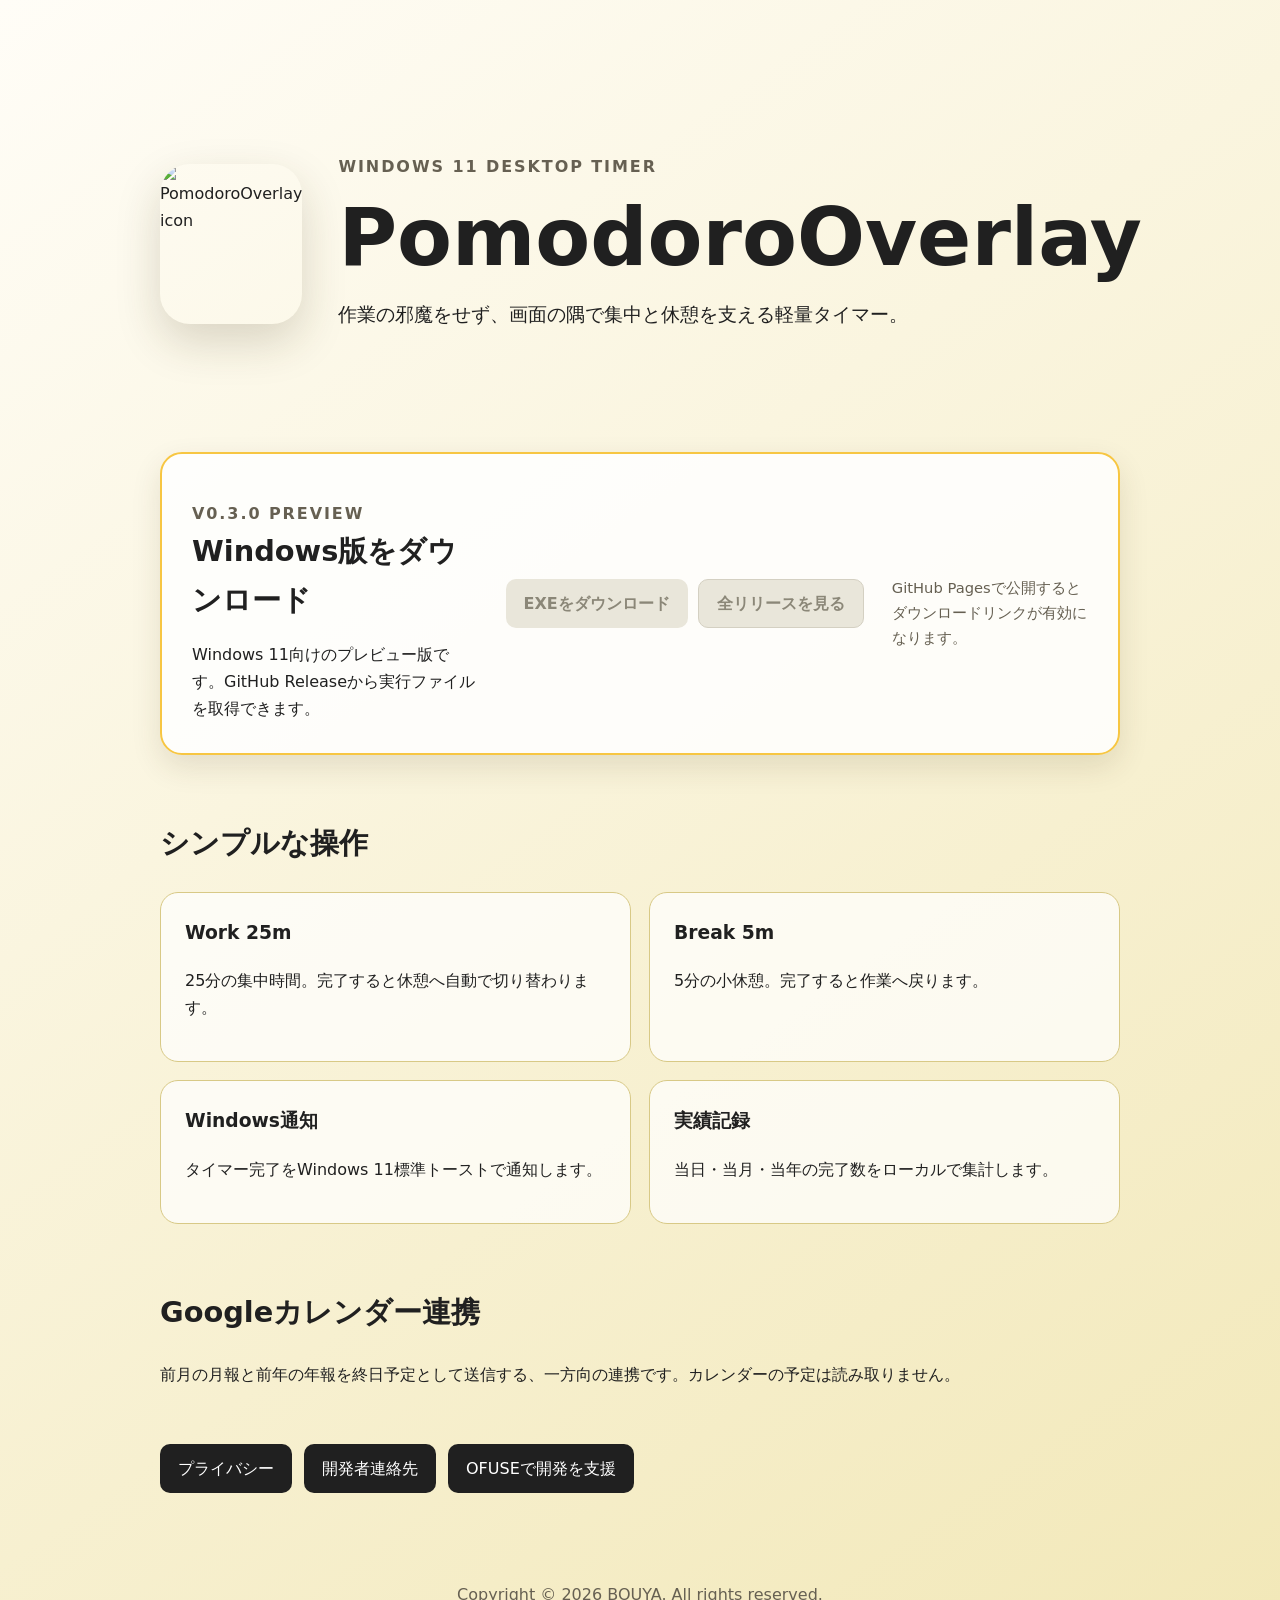
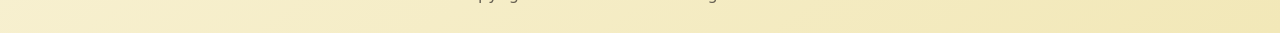
==== docs/index.html @ e3b25617 "Publish PomodoroOverlay source" ====
<!doctype html>
<html lang="ja" data-github-repository="">
<head>
  <meta charset="utf-8">
  <meta name="viewport" content="width=device-width, initial-scale=1">
  <meta name="description" content="PomodoroOverlay - Windows 11向け軽量ポモドーロタイマー">
  <title>PomodoroOverlay</title>
  <link rel="stylesheet" href="styles.css">
</head>
<body>
  <main>
    <section class="hero">
      <img src="app_icon.png" alt="PomodoroOverlay icon" width="160" height="160">
      <div>
        <p class="eyebrow">Windows 11 desktop timer</p>
        <h1>PomodoroOverlay</h1>
        <p class="lead">作業の邪魔をせず、画面の隅で集中と休憩を支える軽量タイマー。</p>
      </div>
    </section>

    <section class="download-card" aria-labelledby="download-heading">
      <div>
        <p class="eyebrow">v0.3.0 preview</p>
        <h2 id="download-heading">Windows版をダウンロード</h2>
        <p>Windows 11向けのプレビュー版です。GitHub Releaseから実行ファイルを取得できます。</p>
      </div>
      <div class="download-actions">
        <a id="download-link" class="button button-primary" href="#" aria-disabled="true">
          EXEをダウンロード
        </a>
        <a id="release-link" class="button button-secondary" href="#" aria-disabled="true">
          全リリースを見る
        </a>
      </div>
      <p id="download-status" class="download-status" role="status">
        GitHub Pagesで公開するとダウンロードリンクが有効になります。
      </p>
    </section>

    <section>
      <h2>シンプルな操作</h2>
      <div class="grid">
        <article><h3>Work 25m</h3><p>25分の集中時間。完了すると休憩へ自動で切り替わります。</p></article>
        <article><h3>Break 5m</h3><p>5分の小休憩。完了すると作業へ戻ります。</p></article>
        <article><h3>Windows通知</h3><p>タイマー完了をWindows 11標準トーストで通知します。</p></article>
        <article><h3>実績記録</h3><p>当日・当月・当年の完了数をローカルで集計します。</p></article>
      </div>
    </section>

    <section>
      <h2>Googleカレンダー連携</h2>
      <p>前月の月報と前年の年報を終日予定として送信する、一方向の連携です。カレンダーの予定は読み取りません。</p>
    </section>

    <nav class="actions" aria-label="関連リンク">
      <a href="privacy.html">プライバシー</a>
      <a href="https://x.com/xbouyax">開発者連絡先</a>
      <a href="https://ofuse.me/df740631">OFUSEで開発を支援</a>
    </nav>
  </main>
  <footer>Copyright © 2026 BOUYA. All rights reserved.</footer>
  <script>
    (() => {
      const root = document.documentElement;
      const downloadLink = document.getElementById("download-link");
      const releaseLink = document.getElementById("release-link");
      const status = document.getElementById("download-status");
      const configuredRepository = root.dataset.githubRepository.trim();
      const githubPagesHost = window.location.hostname.match(/^([^./]+)\.github\.io$/i);
      const pathParts = window.location.pathname.split("/").filter(Boolean);
      const inferredRepository = githubPagesHost && pathParts.length
        ? `${githubPagesHost[1]}/${pathParts[0]}`
        : "";
      const repository = configuredRepository || inferredRepository;

      if (!/^[^/\s]+\/[^/\s]+$/.test(repository)) {
        return;
      }

      const repositoryUrl = `https://github.com/${repository}`;
      downloadLink.href = `${repositoryUrl}/releases/latest/download/PomodoroOverlay.exe`;
      releaseLink.href = `${repositoryUrl}/releases/latest`;
      downloadLink.removeAttribute("aria-disabled");
      releaseLink.removeAttribute("aria-disabled");
      status.textContent = "最新版はGitHub Releaseからダウンロードできます。";
    })();
  </script>
</body>
</html>
---- docs/styles.css ----
:root {
  color-scheme: light;
  --cream: #f2e8b8;
  --yellow: #f7c642;
  --ink: #202020;
  --muted: #666052;
  --paper: #fffdf5;
  --line: #d8c986;
}

* { box-sizing: border-box; }

body {
  margin: 0;
  color: var(--ink);
  background: linear-gradient(145deg, #fffdf7, var(--cream));
  font-family: "Yu Gothic UI", "Noto Sans JP", system-ui, sans-serif;
  line-height: 1.7;
}

main {
  width: min(960px, calc(100% - 32px));
  margin: 0 auto;
  padding: 64px 0;
}

.hero {
  display: flex;
  align-items: center;
  gap: 36px;
  min-height: 360px;
}

.hero img {
  border-radius: 30px;
  box-shadow: 0 18px 45px rgba(62, 51, 16, .18);
}

h1 { margin: 0; font-size: clamp(2.5rem, 7vw, 5rem); line-height: 1.05; }
h2 { margin-top: 64px; font-size: 1.8rem; }
h3 { margin-top: 0; }
.eyebrow { color: var(--muted); font-weight: 700; letter-spacing: .12em; text-transform: uppercase; }
.lead { max-width: 620px; font-size: 1.2rem; }

.download-card {
  display: flex;
  align-items: center;
  justify-content: space-between;
  gap: 28px;
  margin-top: 28px;
  padding: 30px;
  background: rgba(255, 255, 255, .86);
  border: 2px solid var(--yellow);
  border-radius: 22px;
  box-shadow: 0 12px 30px rgba(62, 51, 16, .12);
}

.download-card h2 { margin: 0 0 8px; }
.download-card p { margin-bottom: 0; }

.download-actions {
  display: flex;
  flex-wrap: wrap;
  flex-shrink: 0;
  gap: 10px;
}

.button {
  display: inline-flex;
  align-items: center;
  justify-content: center;
  min-height: 46px;
  padding: 10px 18px;
  border-radius: 10px;
  font-weight: 700;
  text-decoration: none;
}

.button-primary { color: white; background: var(--ink); }
.button-primary:hover { background: #403b2f; }
.button-secondary { color: var(--ink); background: #fff8dc; border: 1px solid var(--line); }
.button-secondary:hover { background: #ffefb5; }
.button[aria-disabled="true"] { color: #8b8778; background: #e9e6da; border-color: #d4d0c2; pointer-events: none; }

.download-status { margin-top: 18px; color: var(--muted); font-size: .92rem; }

.grid {
  display: grid;
  grid-template-columns: repeat(2, minmax(0, 1fr));
  gap: 18px;
}

article {
  padding: 24px;
  background: rgba(255, 255, 255, .72);
  border: 1px solid var(--line);
  border-radius: 18px;
}

.actions { display: flex; flex-wrap: wrap; gap: 12px; margin-top: 56px; }
.actions a {
  padding: 11px 18px;
  color: white;
  background: var(--ink);
  border-radius: 10px;
  text-decoration: none;
}

a { color: #5a4a00; }
.document { max-width: 760px; min-height: calc(100vh - 100px); }
footer { padding: 24px; color: var(--muted); text-align: center; }

@media (max-width: 640px) {
  main { padding-top: 36px; }
  .hero { align-items: flex-start; flex-direction: column; gap: 24px; }
  .hero img { width: 112px; height: 112px; }
  .grid { grid-template-columns: 1fr; }
  .download-card { align-items: flex-start; flex-direction: column; padding: 24px; }
  .download-actions { width: 100%; }
  .button { flex: 1 1 100%; }
}
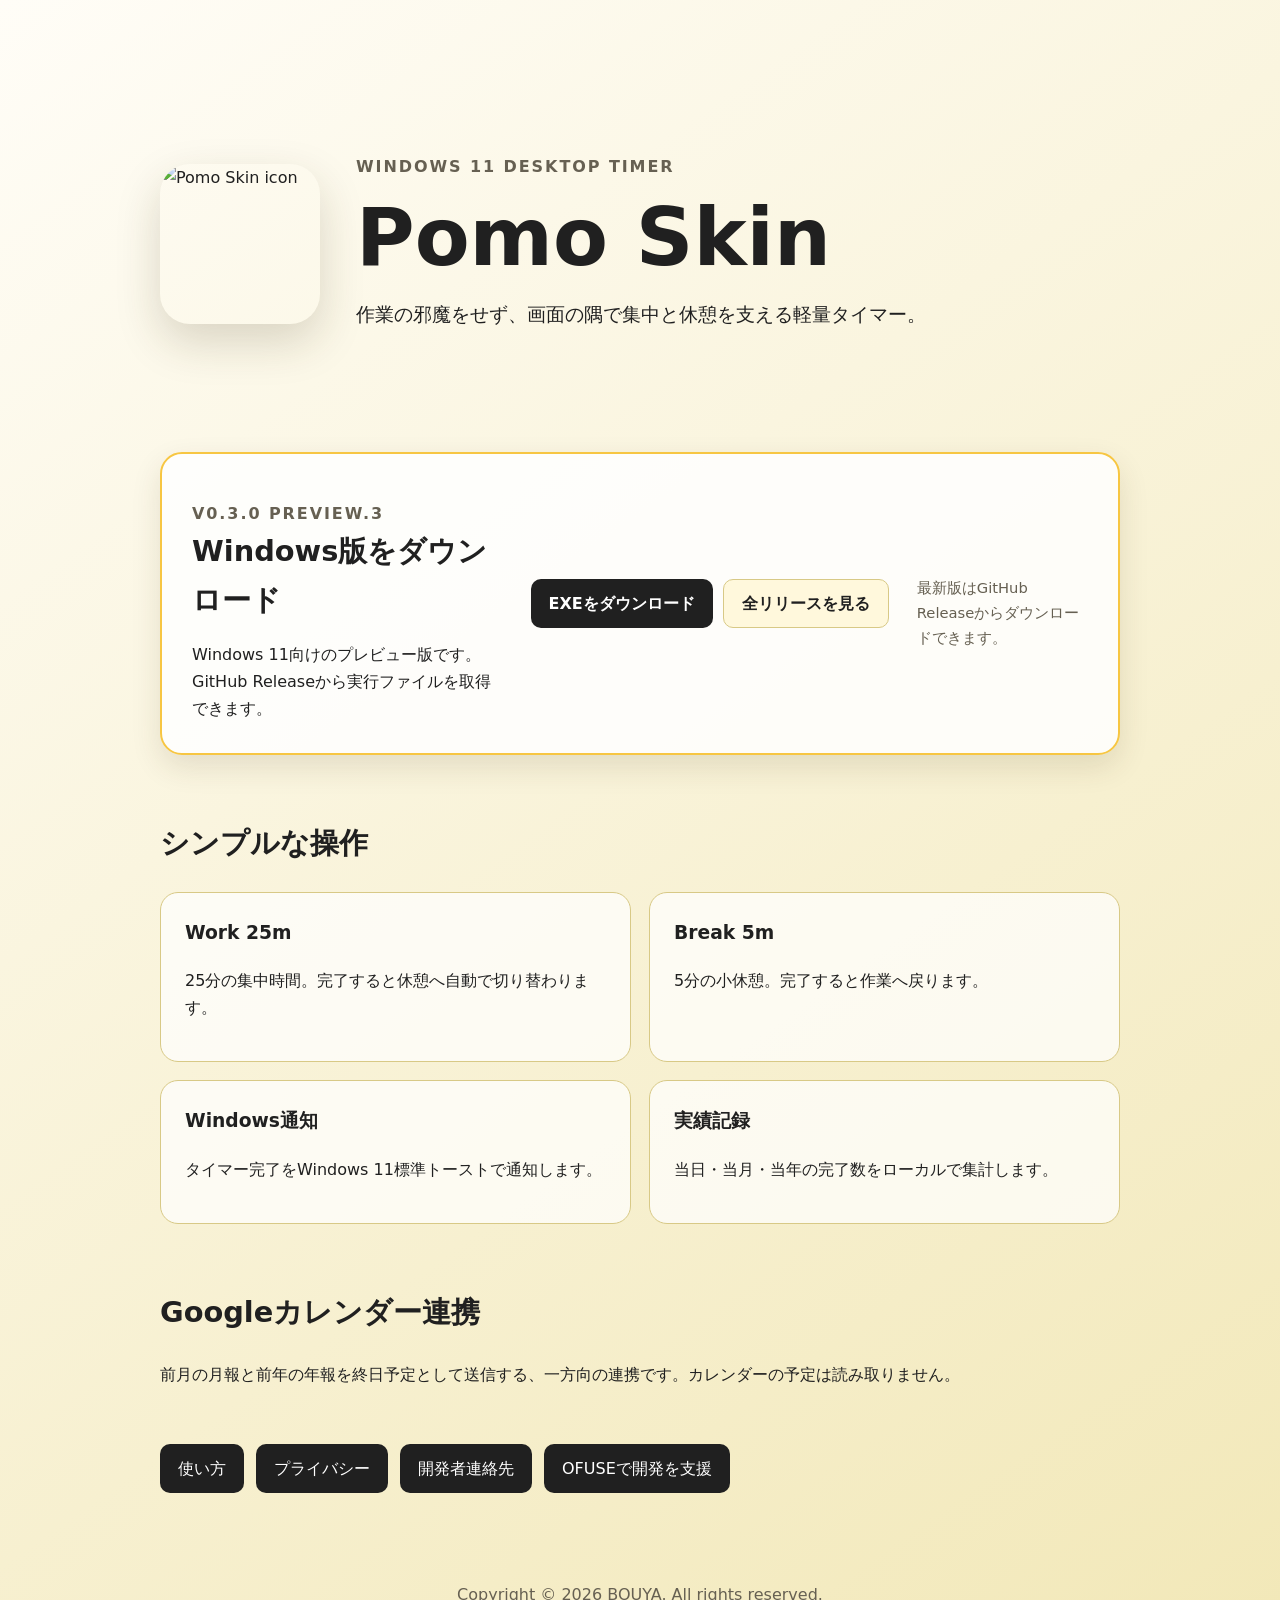
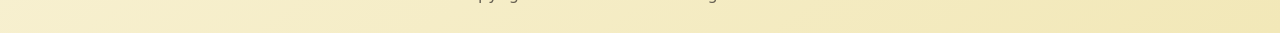
==== commit 0aed3b07: "Publish Pomo Skin v0.3 preview" ====
--- a/docs/index.html
+++ b/docs/index.html
@@ -1,26 +1,26 @@
 <!doctype html>
-<html lang="ja" data-github-repository="">
+<html lang="ja" data-github-repository="churuhiko/pomoskim">
 <head>
   <meta charset="utf-8">
   <meta name="viewport" content="width=device-width, initial-scale=1">
-  <meta name="description" content="PomodoroOverlay - Windows 11向け軽量ポモドーロタイマー">
-  <title>PomodoroOverlay</title>
+  <meta name="description" content="Pomo Skin - Windows 11向け軽量ポモドーロタイマー">
+  <title>Pomo Skin</title>
   <link rel="stylesheet" href="styles.css">
 </head>
 <body>
   <main>
     <section class="hero">
-      <img src="app_icon.png" alt="PomodoroOverlay icon" width="160" height="160">
+      <img src="app_icon.png" alt="Pomo Skin icon" width="160" height="160">
       <div>
         <p class="eyebrow">Windows 11 desktop timer</p>
-        <h1>PomodoroOverlay</h1>
+        <h1>Pomo Skin</h1>
         <p class="lead">作業の邪魔をせず、画面の隅で集中と休憩を支える軽量タイマー。</p>
       </div>
     </section>
 
     <section class="download-card" aria-labelledby="download-heading">
       <div>
-        <p class="eyebrow">v0.3.0 preview</p>
+        <p class="eyebrow">v0.3.0 preview.3</p>
         <h2 id="download-heading">Windows版をダウンロード</h2>
         <p>Windows 11向けのプレビュー版です。GitHub Releaseから実行ファイルを取得できます。</p>
       </div>
@@ -53,6 +53,7 @@
     </section>
 
     <nav class="actions" aria-label="関連リンク">
+      <a href="manual.html">使い方</a>
       <a href="privacy.html">プライバシー</a>
       <a href="https://x.com/xbouyax">開発者連絡先</a>
       <a href="https://ofuse.me/df740631">OFUSEで開発を支援</a>
@@ -78,7 +79,7 @@
       }
 
       const repositoryUrl = `https://github.com/${repository}`;
-      downloadLink.href = `${repositoryUrl}/releases/latest/download/PomodoroOverlay.exe`;
+      downloadLink.href = `${repositoryUrl}/releases/latest/download/PomoSkin.exe`;
       releaseLink.href = `${repositoryUrl}/releases/latest`;
       downloadLink.removeAttribute("aria-disabled");
       releaseLink.removeAttribute("aria-disabled");
--- a/docs/styles.css
+++ b/docs/styles.css
@@ -108,6 +108,24 @@
 
 a { color: #5a4a00; }
 .document { max-width: 760px; min-height: calc(100vh - 100px); }
+.manual-nav { display: flex; flex-wrap: wrap; gap: 12px; margin: 24px 0 48px; }
+.manual-nav a { font-weight: 700; }
+.manual-note {
+  margin: 24px 0;
+  padding: 18px 22px;
+  background: rgba(255, 255, 255, .72);
+  border-left: 5px solid var(--yellow);
+  border-radius: 10px;
+}
+.manual-table {
+  width: 100%;
+  border-collapse: collapse;
+  margin: 18px 0 28px;
+  background: rgba(255, 255, 255, .68);
+}
+.manual-table th, .manual-table td { padding: 11px 13px; border: 1px solid var(--line); text-align: left; vertical-align: top; }
+.manual-table th { background: #fff8dc; }
+kbd { padding: 2px 7px; border: 1px solid var(--line); border-radius: 5px; background: #fffdf5; font-family: inherit; }
 footer { padding: 24px; color: var(--muted); text-align: center; }
 
 @media (max-width: 640px) {
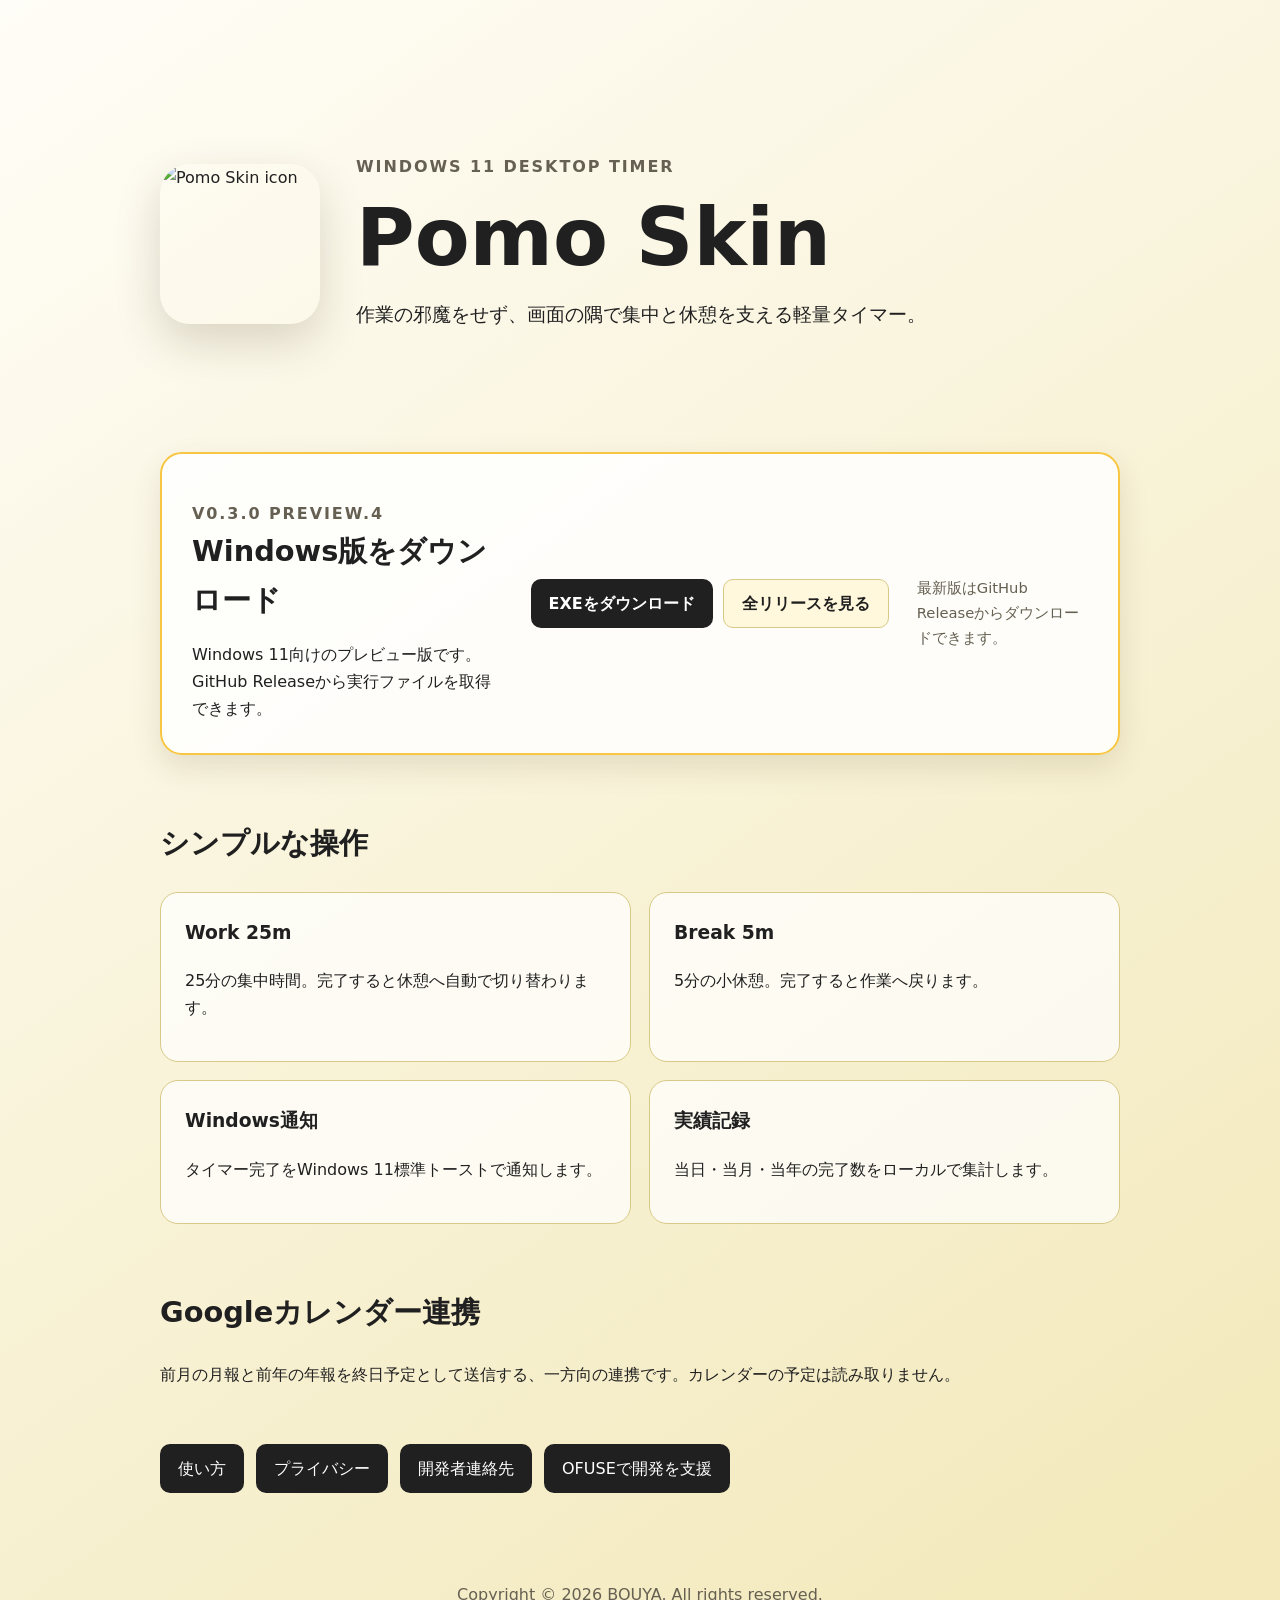
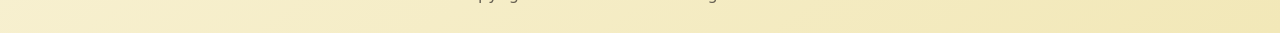
==== commit 7681a7de: "Replace shell-based self-update with official release download" ====
--- a/docs/index.html
+++ b/docs/index.html
@@ -20,7 +20,7 @@
 
     <section class="download-card" aria-labelledby="download-heading">
       <div>
-        <p class="eyebrow">v0.3.0 preview.3</p>
+        <p class="eyebrow">v0.3.0 preview.4</p>
         <h2 id="download-heading">Windows版をダウンロード</h2>
         <p>Windows 11向けのプレビュー版です。GitHub Releaseから実行ファイルを取得できます。</p>
       </div>
